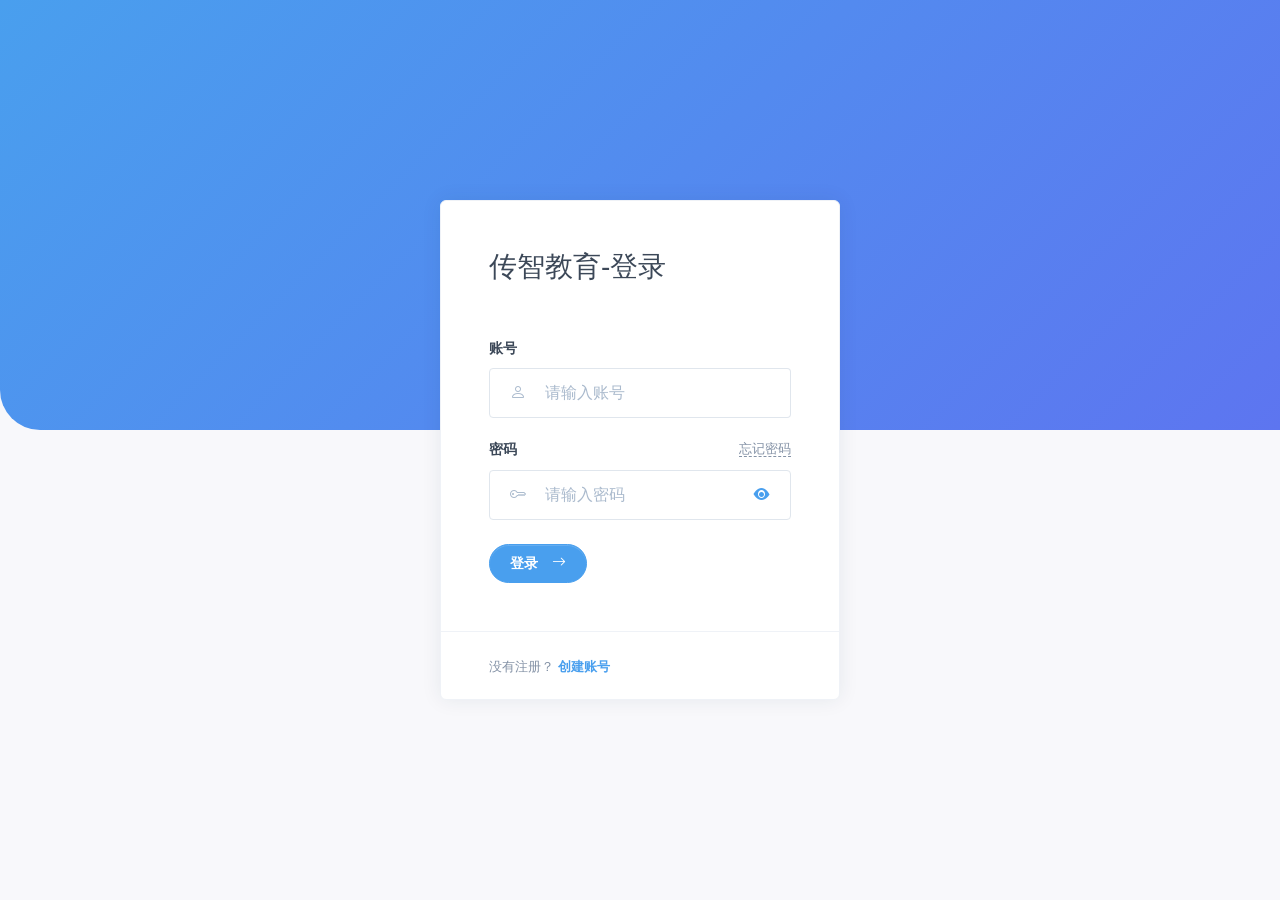
==== login.html @ 6d4876da "Initialize project" ====
<!DOCTYPE html>
<html lang="zh-CN">

<head>
  <meta charset="UTF-8" />
  <meta http-equiv="X-UA-Compatible" content="IE=edge" />
  <meta name="viewport" content="width=device-width, initial-scale=1.0" />
  <title>登录</title>
  <link rel="stylesheet" href="./bootstrap/bootstrap.min.css" />
  <link rel="stylesheet" href="./bootstrap/bootstrap-icons.css" />
  <link rel="stylesheet" href="./css/common.css" />
  <link rel="stylesheet" href="./css/login.css" />
</head>

<body class="application application-offset sidenav-pinned ready">
  <div class="container-fluid container-application">
    <div class="main-content position-relative">
      <!-- Page content -->
      <div class="page-content">
        <div class="min-vh-100 py-5 d-flex align-items-center">
          <div class="w-100">
            <div class="row justify-content-center">
              <div class="col-sm-8 col-lg-4">
                <div class="card shadow zindex-100 mb-0">
                  <div class="card-body px-md-5 py-5">
                    <div class="mb-5">
                      <h6 class="h3">传智教育-登录</h6>
                    </div>
                    <span class="clearfix"></span>
                    <form class="login-form" role="form" autocomplete="off">
                      <div class="form-group">
                        <label class="form-control-label">账号</label>
                        <div class="input-group input-group-merge">
                          <div class="input-group-prepend">
                            <span class="input-group-text"><i class="bi bi-person"></i></span>
                          </div>
                          <input name="username" type="text" class="form-control" id="input-email" placeholder="请输入账号" />
                        </div>
                      </div>
                      <div class="form-group mb-4">
                        <div class="d-flex align-items-center justify-content-between">
                          <div>
                            <label class="form-control-label">密码</label>
                          </div>
                          <div class="mb-2">
                            <a href="javascript:;" class="small text-muted text-underline--dashed border-primary">忘记密码</a>
                          </div>
                        </div>
                        <div class="input-group input-group-merge">
                          <div class="input-group-prepend">
                            <span class="input-group-text"><i class="bi bi-key"></i></span>
                          </div>
                          <input name="password" type="password" class="form-control" id="input-password" placeholder="请输入密码" />
                          <div class="input-group-append">
                            <span class="input-group-text">
                              <a href="javascript:;" data-toggle="password-text" data-target="#input-password">
                                <i class="bi bi-eye-fill text-blue"></i>
                              </a>
                            </span>
                          </div>
                        </div>
                      </div>
                      <div class="mt-4">
                        <button id="btn-login" type="button" class="btn btn-sm btn-info btn-icon btn-blue rounded-pill">
                          <span class="btn-inner--text">登录</span>
                          <span class="btn-inner--icon"><i class="bi bi-arrow-right"></i></span>
                        </button>
                      </div>
                    </form>
                  </div>
                  <div class="card-footer px-md-5"><small>没有注册？</small> <a href="./register.html" class="small font-weight-bold text-blue">创建账号</a></div>
                </div>
              </div>
            </div>
          </div>
        </div>
      </div>
    </div>
  </div>
  <!-- toast -->
  <div class=" toast bg-rgba my-toast" data-bs-delay="1500" aria-live="assertive" aria-atomic="true" role="alert">
    <div class="toast-body">提示消息</div>
  </div>
  <script src="./bootstrap/bootstrap.min.js"></script>
  <script src="./lib/form-serialize.js"></script>
  <script src="./lib/axios.js"></script>
  <!-- 公共逻辑 -->
  <script src="./js/common.js"></script>
  <!-- 核心逻辑 -->
  <script src="./js/login.js"></script>
</body>

</html>
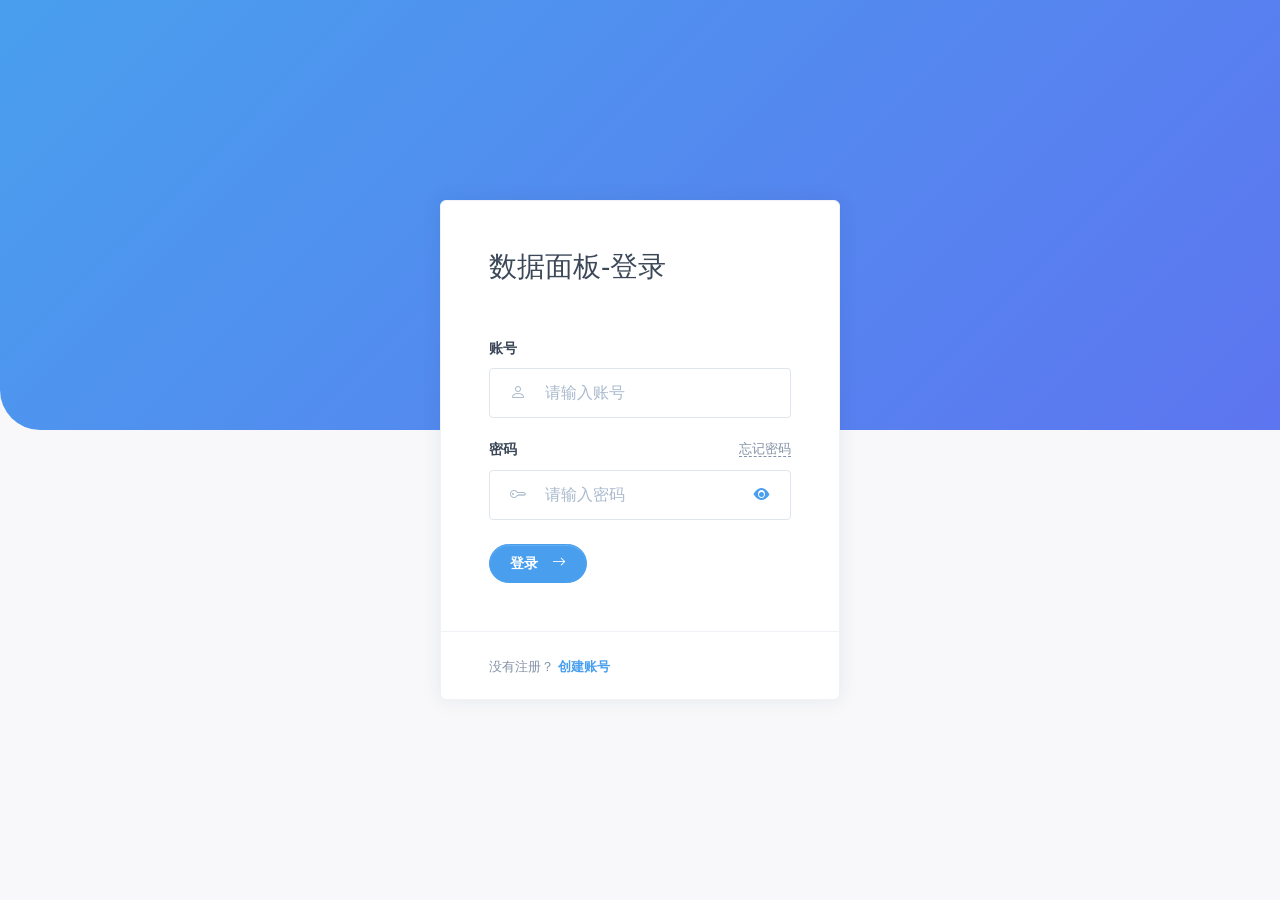
==== commit d7cbb653: "adjust login and register content" ====
--- a/login.html
+++ b/login.html
@@ -24,7 +24,7 @@
                 <div class="card shadow zindex-100 mb-0">
                   <div class="card-body px-md-5 py-5">
                     <div class="mb-5">
-                      <h6 class="h3">传智教育-登录</h6>
+                      <h6 class="h3">数据面板-登录</h6>
                     </div>
                     <span class="clearfix"></span>
                     <form class="login-form" role="form" autocomplete="off">
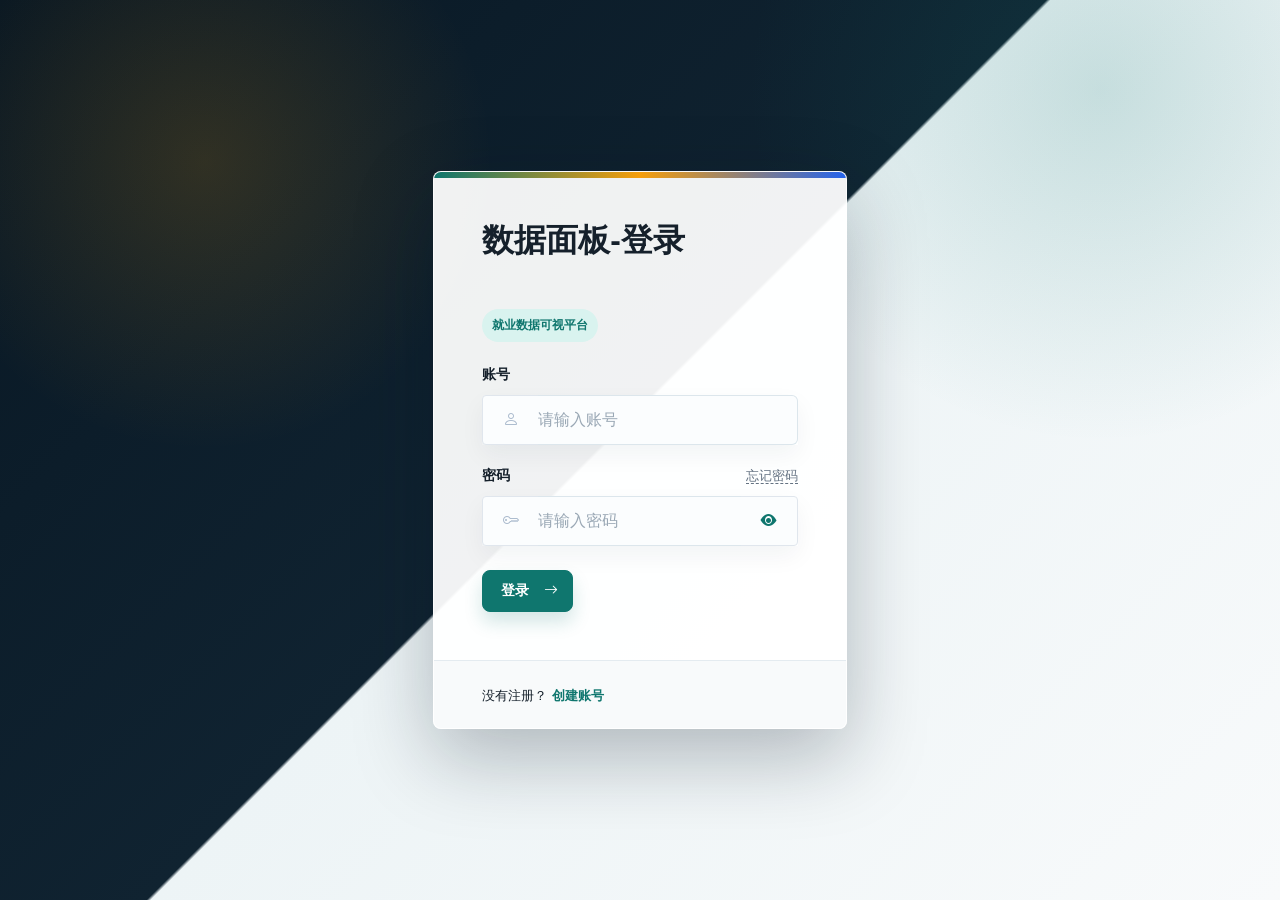
==== commit d9128c52: "style: enhance project page design with Codex" ====
--- a/login.html
+++ b/login.html
@@ -1,93 +1,139 @@
-<!DOCTYPE html>
-<html lang="zh-CN">
-
-<head>
-  <meta charset="UTF-8" />
-  <meta http-equiv="X-UA-Compatible" content="IE=edge" />
-  <meta name="viewport" content="width=device-width, initial-scale=1.0" />
-  <title>登录</title>
-  <link rel="stylesheet" href="./bootstrap/bootstrap.min.css" />
-  <link rel="stylesheet" href="./bootstrap/bootstrap-icons.css" />
-  <link rel="stylesheet" href="./css/common.css" />
-  <link rel="stylesheet" href="./css/login.css" />
-</head>
-
-<body class="application application-offset sidenav-pinned ready">
-  <div class="container-fluid container-application">
-    <div class="main-content position-relative">
-      <!-- Page content -->
-      <div class="page-content">
-        <div class="min-vh-100 py-5 d-flex align-items-center">
-          <div class="w-100">
-            <div class="row justify-content-center">
-              <div class="col-sm-8 col-lg-4">
-                <div class="card shadow zindex-100 mb-0">
-                  <div class="card-body px-md-5 py-5">
-                    <div class="mb-5">
-                      <h6 class="h3">数据面板-登录</h6>
-                    </div>
-                    <span class="clearfix"></span>
-                    <form class="login-form" role="form" autocomplete="off">
-                      <div class="form-group">
-                        <label class="form-control-label">账号</label>
-                        <div class="input-group input-group-merge">
-                          <div class="input-group-prepend">
-                            <span class="input-group-text"><i class="bi bi-person"></i></span>
-                          </div>
-                          <input name="username" type="text" class="form-control" id="input-email" placeholder="请输入账号" />
-                        </div>
-                      </div>
-                      <div class="form-group mb-4">
-                        <div class="d-flex align-items-center justify-content-between">
-                          <div>
-                            <label class="form-control-label">密码</label>
-                          </div>
-                          <div class="mb-2">
-                            <a href="javascript:;" class="small text-muted text-underline--dashed border-primary">忘记密码</a>
-                          </div>
-                        </div>
-                        <div class="input-group input-group-merge">
-                          <div class="input-group-prepend">
-                            <span class="input-group-text"><i class="bi bi-key"></i></span>
-                          </div>
-                          <input name="password" type="password" class="form-control" id="input-password" placeholder="请输入密码" />
-                          <div class="input-group-append">
-                            <span class="input-group-text">
-                              <a href="javascript:;" data-toggle="password-text" data-target="#input-password">
-                                <i class="bi bi-eye-fill text-blue"></i>
-                              </a>
-                            </span>
-                          </div>
-                        </div>
-                      </div>
-                      <div class="mt-4">
-                        <button id="btn-login" type="button" class="btn btn-sm btn-info btn-icon btn-blue rounded-pill">
-                          <span class="btn-inner--text">登录</span>
-                          <span class="btn-inner--icon"><i class="bi bi-arrow-right"></i></span>
-                        </button>
-                      </div>
-                    </form>
-                  </div>
-                  <div class="card-footer px-md-5"><small>没有注册？</small> <a href="./register.html" class="small font-weight-bold text-blue">创建账号</a></div>
-                </div>
-              </div>
-            </div>
-          </div>
-        </div>
-      </div>
-    </div>
-  </div>
-  <!-- toast -->
-  <div class=" toast bg-rgba my-toast" data-bs-delay="1500" aria-live="assertive" aria-atomic="true" role="alert">
-    <div class="toast-body">提示消息</div>
-  </div>
-  <script src="./bootstrap/bootstrap.min.js"></script>
-  <script src="./lib/form-serialize.js"></script>
-  <script src="./lib/axios.js"></script>
-  <!-- 公共逻辑 -->
-  <script src="./js/common.js"></script>
-  <!-- 核心逻辑 -->
-  <script src="./js/login.js"></script>
-</body>
-
-</html>+<!DOCTYPE html>
+<html lang="zh-CN">
+  <head>
+    <meta charset="UTF-8" />
+    <meta http-equiv="X-UA-Compatible" content="IE=edge" />
+    <meta name="viewport" content="width=device-width, initial-scale=1.0" />
+    <title>登录</title>
+    <link rel="icon" href="data:," />
+    <link rel="stylesheet" href="./bootstrap/bootstrap.min.css" />
+    <link rel="stylesheet" href="./bootstrap/bootstrap-icons.css" />
+    <link rel="stylesheet" href="./css/common.css" />
+    <link rel="stylesheet" href="./css/login.css" />
+  </head>
+
+  <body class="application application-offset sidenav-pinned ready">
+    <div class="container-fluid container-application">
+      <div class="main-content position-relative">
+        <!-- Page content -->
+        <div class="page-content">
+          <div class="min-vh-100 py-5 d-flex align-items-center">
+            <div class="w-100">
+              <div class="row justify-content-center">
+                <div class="col-sm-8 col-lg-4">
+                  <div class="card shadow zindex-100 mb-0">
+                    <div class="card-body px-md-5 py-5">
+                      <div class="mb-5">
+                        <h6 class="h3">数据面板-登录</h6>
+                      </div>
+                      <span class="clearfix"></span>
+                      <form class="login-form" role="form" autocomplete="off">
+                        <div class="form-group">
+                          <label class="form-control-label">账号</label>
+                          <div class="input-group input-group-merge">
+                            <div class="input-group-prepend">
+                              <span class="input-group-text"
+                                ><i class="bi bi-person"></i
+                              ></span>
+                            </div>
+                            <input
+                              name="username"
+                              type="text"
+                              class="form-control"
+                              id="input-email"
+                              placeholder="请输入账号"
+                              autocomplete="username"
+                            />
+                          </div>
+                        </div>
+                        <div class="form-group mb-4">
+                          <div
+                            class="d-flex align-items-center justify-content-between"
+                          >
+                            <div>
+                              <label class="form-control-label">密码</label>
+                            </div>
+                            <div class="mb-2">
+                              <a
+                                href="javascript:;"
+                                class="small text-muted text-underline--dashed border-primary"
+                                >忘记密码</a
+                              >
+                            </div>
+                          </div>
+                          <div class="input-group input-group-merge">
+                            <div class="input-group-prepend">
+                              <span class="input-group-text"
+                                ><i class="bi bi-key"></i
+                              ></span>
+                            </div>
+                            <input
+                              name="password"
+                              type="password"
+                              class="form-control"
+                              id="input-password"
+                              placeholder="请输入密码"
+                              autocomplete="current-password"
+                            />
+                            <div class="input-group-append">
+                              <span class="input-group-text">
+                                <a
+                                  href="javascript:;"
+                                  data-toggle="password-text"
+                                  data-target="#input-password"
+                                >
+                                  <i class="bi bi-eye-fill text-blue"></i>
+                                </a>
+                              </span>
+                            </div>
+                          </div>
+                        </div>
+                        <div class="mt-4">
+                          <button
+                            id="btn-login"
+                            type="button"
+                            class="btn btn-sm btn-info btn-icon btn-blue rounded-pill"
+                          >
+                            <span class="btn-inner--text">登录</span>
+                            <span class="btn-inner--icon"
+                              ><i class="bi bi-arrow-right"></i
+                            ></span>
+                          </button>
+                        </div>
+                      </form>
+                    </div>
+                    <div class="card-footer px-md-5">
+                      <small>没有注册？</small>
+                      <a
+                        href="./register.html"
+                        class="small font-weight-bold text-blue"
+                        >创建账号</a
+                      >
+                    </div>
+                  </div>
+                </div>
+              </div>
+            </div>
+          </div>
+        </div>
+      </div>
+    </div>
+    <!-- toast -->
+    <div
+      class="toast bg-rgba my-toast"
+      data-bs-delay="1500"
+      aria-live="assertive"
+      aria-atomic="true"
+      role="alert"
+    >
+      <div class="toast-body">提示消息</div>
+    </div>
+    <script src="./bootstrap/bootstrap.min.js"></script>
+    <script src="./lib/form-serialize.js"></script>
+    <script src="./lib/axios.js"></script>
+    <!-- 公共逻辑 -->
+    <script src="./js/common.js"></script>
+    <!-- 核心逻辑 -->
+    <script src="./js/login.js"></script>
+  </body>
+</html>
--- a/css/common.css
+++ b/css/common.css
@@ -30203,4 +30203,606 @@
   left: 50%;
   transform: translateX(-50%);
   z-index: 999;
-}+}
+
+/* Polished dashboard skin */
+:root {
+  --app-bg: #f3f6f8;
+  --app-surface: #ffffff;
+  --app-surface-soft: #f8fafb;
+  --app-ink: #15202b;
+  --app-muted: #647282;
+  --app-subtle: #9aa8b5;
+  --app-line: #e4ebf0;
+  --app-primary: #0f766e;
+  --app-primary-dark: #0b5f59;
+  --app-primary-soft: #d9f3ef;
+  --app-secondary: #2563eb;
+  --app-accent: #f59e0b;
+  --app-danger: #dc2626;
+  --app-sidebar: #102331;
+  --app-sidebar-deep: #081723;
+  --app-shadow-sm: 0 8px 18px rgba(15, 35, 50, 0.06);
+  --app-shadow-md: 0 16px 34px rgba(15, 35, 50, 0.1);
+  --app-shadow-lg: 0 24px 60px rgba(8, 23, 35, 0.18);
+  --app-radius: 8px;
+  --app-radius-sm: 6px;
+  --app-ease: cubic-bezier(0.2, 0.8, 0.2, 1);
+}
+
+html {
+  background: var(--app-bg);
+}
+
+body {
+  min-height: 100vh;
+  font-family: "Avenir Next", "PingFang SC", "Microsoft YaHei", sans-serif;
+  color: var(--app-ink);
+  background:
+    radial-gradient(circle at 86% 8%, rgba(15, 118, 110, 0.12), transparent 28rem),
+    linear-gradient(180deg, #edf4f6 0%, var(--app-bg) 42%, #eef3f6 100%);
+  text-wrap: pretty;
+}
+
+a {
+  color: var(--app-primary);
+}
+
+a:hover {
+  color: var(--app-primary-dark);
+}
+
+.application {
+  transition: opacity 0.25s var(--app-ease);
+}
+
+.application .container-application {
+  max-width: none;
+  min-height: 100vh;
+  padding-right: 24px;
+}
+
+.application-offset .container-application:before {
+  height: 330px;
+  background:
+    linear-gradient(135deg, rgba(8, 23, 35, 0.95) 0%, rgba(16, 58, 70, 0.94) 54%, rgba(15, 118, 110, 0.86) 100%),
+    radial-gradient(circle at 85% 0%, rgba(245, 158, 11, 0.22), transparent 24rem);
+  border-bottom-left-radius: 0;
+}
+
+.application .sidenav.show {
+  width: 260px;
+  min-width: 260px;
+  margin-left: 24px;
+  margin-top: 24px;
+  padding: 18px;
+  color: #dbe8ef;
+  background:
+    linear-gradient(180deg, rgba(16, 35, 49, 0.98), rgba(8, 23, 35, 0.98)),
+    radial-gradient(circle at 30% 0%, rgba(15, 118, 110, 0.35), transparent 14rem);
+  border: 1px solid rgba(255, 255, 255, 0.08);
+  border-radius: var(--app-radius);
+  box-shadow: var(--app-shadow-lg);
+}
+
+.application .sidenav.show+.main-content {
+  padding-left: 28px;
+}
+
+.application .sidenav-header {
+  padding: 0 0 18px;
+  margin-bottom: 18px;
+  border-bottom: 1px solid rgba(255, 255, 255, 0.08);
+}
+
+.logo {
+  display: inline-flex;
+  align-items: center;
+  min-height: 38px;
+  color: #ffffff;
+  font-size: 0.9rem;
+  font-weight: 800;
+  letter-spacing: 0.18em;
+}
+
+.logo:before {
+  content: "";
+  width: 12px;
+  height: 12px;
+  margin-right: 10px;
+  border-radius: 3px;
+  background: linear-gradient(135deg, var(--app-primary) 0%, var(--app-accent) 100%);
+  box-shadow: 0 0 0 5px rgba(15, 118, 110, 0.18);
+}
+
+.application .sidenav-user {
+  height: auto;
+  padding: 22px 12px 16px;
+  border-radius: var(--app-radius);
+  background: rgba(255, 255, 255, 0.055);
+  box-shadow: inset 0 1px 0 rgba(255, 255, 255, 0.06);
+}
+
+.avatar {
+  box-shadow: 0 12px 24px rgba(0, 0, 0, 0.16);
+}
+
+.avatar img {
+  object-fit: cover;
+}
+
+.sidenav-user .avatar {
+  border: 3px solid rgba(255, 255, 255, 0.14);
+}
+
+.sidenav-user h5 {
+  color: #ffffff;
+  font-size: 1rem;
+  font-weight: 750;
+}
+
+.sidenav-user .text-sm {
+  color: rgba(219, 232, 239, 0.72) !important;
+}
+
+.sidenav-user .btn-white {
+  color: #073a36;
+  background: #f5fffd;
+  border: 0;
+  border-radius: 999px !important;
+  box-shadow: 0 12px 24px rgba(0, 0, 0, 0.16);
+}
+
+.application .sidenav .nav-application {
+  display: grid;
+  grid-template-columns: 1fr 1fr;
+  gap: 10px;
+  margin-top: 18px;
+}
+
+.nav-application>.btn {
+  width: auto;
+  min-height: 82px;
+  margin: 0 !important;
+  padding: 14px 8px;
+  color: rgba(219, 232, 239, 0.72);
+  background: rgba(255, 255, 255, 0.045);
+  border: 1px solid rgba(255, 255, 255, 0.07);
+  border-radius: var(--app-radius-sm);
+  box-shadow: none;
+  transition:
+    transform 0.18s var(--app-ease),
+    background-color 0.18s var(--app-ease),
+    border-color 0.18s var(--app-ease),
+    color 0.18s var(--app-ease);
+}
+
+.nav-application>.btn.active {
+  color: #ffffff;
+  background: linear-gradient(135deg, var(--app-primary) 0%, #155e75 100%);
+  border-color: rgba(255, 255, 255, 0.18);
+  box-shadow: 0 16px 28px rgba(15, 118, 110, 0.24);
+}
+
+.nav-application>.btn:hover:not(.active) {
+  color: #ffffff;
+  background: rgba(255, 255, 255, 0.09);
+  border-color: rgba(255, 255, 255, 0.16);
+  transform: translateY(-2px);
+}
+
+.nav-application .bi {
+  font-size: 1.45rem;
+}
+
+.sidenav>.card.bg-gradient-warning {
+  margin-top: 18px;
+  margin-bottom: 0;
+  overflow: hidden;
+  color: #1f2933;
+  background:
+    linear-gradient(135deg, rgba(245, 158, 11, 0.95), rgba(251, 191, 36, 0.88)),
+    var(--app-accent) !important;
+  border: 0;
+  border-radius: var(--app-radius);
+  box-shadow: 0 16px 30px rgba(245, 158, 11, 0.16);
+}
+
+.sidenav>.card.bg-gradient-warning .card-body {
+  padding: 18px;
+  color: #1f2933;
+}
+
+.sidenav>.card.bg-gradient-warning h5,
+.sidenav>.card.bg-gradient-warning p {
+  color: #1f2933 !important;
+}
+
+.sidenav>.card.bg-gradient-warning p {
+  opacity: 0.78;
+}
+
+.sidenav>.card.bg-gradient-warning .btn-white {
+  color: #1f2933;
+  background: rgba(255, 255, 255, 0.88);
+  border: 0;
+}
+
+.application .main-content {
+  min-height: 100vh;
+}
+
+.application .navbar {
+  margin-top: 24px;
+  margin-bottom: 22px;
+}
+
+.navbar-border.navbar-dark {
+  border-bottom: 0;
+}
+
+.application .navbar-collapse {
+  min-height: 58px;
+  padding: 0 18px;
+  background: rgba(255, 255, 255, 0.12);
+  border: 1px solid rgba(255, 255, 255, 0.18);
+  border-radius: var(--app-radius);
+  backdrop-filter: blur(18px);
+  box-shadow: 0 18px 36px rgba(8, 23, 35, 0.1);
+}
+
+.navbar-dark .navbar-nav .nav-link {
+  color: rgba(21, 32, 43, 0.62);
+  font-weight: 650;
+  transition: color 0.18s var(--app-ease), opacity 0.18s var(--app-ease);
+}
+
+.navbar-dark .navbar-nav .nav-link:hover,
+.navbar-dark .navbar-nav .nav-link:focus {
+  color: var(--app-ink);
+}
+
+.media-pill {
+  padding: 4px 10px 4px 4px;
+  background: rgba(255, 255, 255, 0.14);
+  border: 1px solid rgba(255, 255, 255, 0.14);
+  border-radius: 999px;
+}
+
+.username {
+  color: var(--app-ink);
+}
+
+.application .container-application .page-content,
+.application .container-application .footer {
+  padding-left: 0;
+  padding-right: 0;
+}
+
+.page-content {
+  padding-bottom: 26px;
+}
+
+.page-title {
+  padding: 4px 0 6px;
+}
+
+.page-title .h3 {
+  color: var(--app-ink) !important;
+  font-size: clamp(1.65rem, 1.1rem + 1.2vw, 2.35rem);
+  font-weight: 800 !important;
+  letter-spacing: 0;
+}
+
+.page-title .text-sm {
+  color: var(--app-muted) !important;
+  font-weight: 520;
+}
+
+.card {
+  overflow: hidden;
+  background: rgba(255, 255, 255, 0.94);
+  border: 1px solid rgba(228, 235, 240, 0.86);
+  border-radius: var(--app-radius);
+  box-shadow: var(--app-shadow-sm);
+  transition:
+    transform 0.2s var(--app-ease),
+    box-shadow 0.2s var(--app-ease),
+    border-color 0.2s var(--app-ease);
+}
+
+.card:hover {
+  border-color: rgba(15, 118, 110, 0.18);
+  box-shadow: var(--app-shadow-md);
+}
+
+.card-body {
+  color: var(--app-muted);
+}
+
+.card-header,
+.card-footer {
+  background: rgba(248, 250, 251, 0.74);
+  border-color: var(--app-line);
+}
+
+.card-header h6,
+.card-title,
+.modal-title {
+  color: var(--app-ink);
+  font-weight: 760;
+}
+
+.text-muted {
+  color: var(--app-muted) !important;
+}
+
+.text-blue {
+  color: var(--app-primary) !important;
+}
+
+.text-blue:hover {
+  color: var(--app-primary-dark) !important;
+}
+
+.btn {
+  border-radius: var(--app-radius-sm);
+  font-weight: 700;
+  transition:
+    transform 0.16s var(--app-ease),
+    box-shadow 0.16s var(--app-ease),
+    background-color 0.16s var(--app-ease),
+    border-color 0.16s var(--app-ease);
+}
+
+.btn:hover {
+  transform: translateY(-1px);
+}
+
+.btn:active {
+  transform: translateY(0);
+}
+
+.btn-blue,
+.btn-blue:hover,
+.btn-blue:active,
+.btn-blue:focus {
+  color: #ffffff;
+  background: var(--app-primary);
+  border-color: var(--app-primary);
+  box-shadow: 0 10px 18px rgba(15, 118, 110, 0.18);
+}
+
+.btn-blue:hover {
+  background: var(--app-primary-dark);
+  border-color: var(--app-primary-dark);
+}
+
+.btn-white {
+  color: var(--app-ink);
+}
+
+.btn-xs {
+  min-width: 30px;
+  min-height: 30px;
+  padding: 0.35rem 0.6rem;
+}
+
+.table-responsive {
+  border-radius: var(--app-radius);
+}
+
+.table {
+  color: var(--app-ink);
+}
+
+.table thead th {
+  color: var(--app-muted);
+  background: #f8fafb;
+  border-bottom: 1px solid var(--app-line);
+  font-size: 0.76rem;
+  font-weight: 800;
+}
+
+.table td,
+.table th {
+  border-color: #edf2f5;
+}
+
+.table tbody tr {
+  transition: background-color 0.16s var(--app-ease);
+}
+
+.table tbody tr:hover {
+  background: #f8fbfb;
+}
+
+.table td {
+  color: #2d3a45;
+  font-weight: 520;
+}
+
+.table td .bi {
+  display: inline-grid;
+  width: 32px;
+  height: 32px;
+  place-items: center;
+  border-radius: 999px;
+  transition: background-color 0.16s var(--app-ease), transform 0.16s var(--app-ease);
+}
+
+.table td .bi:hover {
+  transform: translateY(-1px);
+}
+
+.text-success .bi,
+a.text-success {
+  color: var(--app-primary) !important;
+}
+
+.text-danger .bi,
+a.text-danger {
+  color: var(--app-danger) !important;
+}
+
+.text-success .bi:hover {
+  background: var(--app-primary-soft);
+}
+
+.text-danger .bi:hover {
+  background: #fee2e2;
+}
+
+.form-control,
+.form-select,
+.custom-select {
+  color: var(--app-ink);
+  background-color: #fbfdfe;
+  border: 1px solid #dce6ec;
+  border-radius: var(--app-radius-sm);
+  box-shadow: none;
+  transition: border-color 0.16s var(--app-ease), box-shadow 0.16s var(--app-ease), background-color 0.16s var(--app-ease);
+}
+
+.form-control:focus,
+.form-select:focus,
+.custom-select:focus {
+  background-color: #ffffff;
+  border-color: rgba(15, 118, 110, 0.55);
+  box-shadow: 0 0 0 4px rgba(15, 118, 110, 0.12);
+}
+
+.input-group-text {
+  color: var(--app-muted);
+  background: #f8fafb;
+  border-color: #dce6ec;
+}
+
+.focused .input-group-merge .input-group-text,
+.focused .input-group .form-control {
+  border-color: rgba(15, 118, 110, 0.55);
+}
+
+.form-control::placeholder {
+  color: #9aa8b5;
+}
+
+.modal-backdrop.show {
+  opacity: 0.46;
+}
+
+.modal-content {
+  border: 0;
+  border-radius: var(--app-radius);
+  box-shadow: 0 30px 80px rgba(8, 23, 35, 0.28);
+}
+
+.modal-header,
+.modal-footer {
+  background: #f8fafb;
+  border-color: var(--app-line);
+}
+
+.bg-rgba {
+  background: rgba(8, 23, 35, 0.9);
+  border: 1px solid rgba(255, 255, 255, 0.08);
+  border-radius: var(--app-radius);
+  box-shadow: var(--app-shadow-lg);
+}
+
+.my-toast {
+  top: 24px;
+}
+
+.footer-light {
+  color: var(--app-muted);
+}
+
+.footer-light p,
+.footer-light .nav-link {
+  color: rgba(100, 114, 130, 0.86);
+}
+
+@media (min-width: 1200px) {
+  .application .sidenav.show+.main-content {
+    max-width: calc(100% - 260px);
+  }
+}
+
+@media (max-width: 1199.98px) {
+  .application .container-application {
+    padding-right: 16px;
+  }
+
+  .application .sidenav.show {
+    margin-left: 16px;
+  }
+
+  .application .sidenav.show+.main-content {
+    padding-left: 22px;
+  }
+}
+
+@media (max-width: 767.98px) {
+  .application .container-application {
+    display: block;
+    padding-right: 0;
+  }
+
+  .application .sidenav.show {
+    position: relative;
+    width: auto;
+    min-width: 0;
+    height: auto;
+    margin: 12px;
+    padding-left: 18px;
+    padding-right: 18px;
+    overflow: visible;
+    border-radius: var(--app-radius);
+  }
+
+  .application .sidenav.show:before {
+    display: none;
+  }
+
+  .application .sidenav.show+.main-content {
+    height: auto;
+    padding: 0 12px;
+    overflow: visible;
+    pointer-events: auto;
+    transform: none;
+  }
+
+  .application .navbar {
+    margin-top: 14px;
+  }
+
+  .application .navbar-collapse {
+    display: flex !important;
+    flex-wrap: wrap;
+    min-height: auto;
+    padding: 10px 12px;
+  }
+
+  .navbar-nav {
+    flex-direction: row;
+    gap: 12px;
+  }
+
+  .page-title .h3 {
+    color: var(--app-ink) !important;
+  }
+
+  .page-title .text-sm {
+    color: var(--app-muted) !important;
+  }
+}
+
+@media (prefers-reduced-motion: reduce) {
+  *,
+  *:before,
+  *:after {
+    transition-duration: 0.01ms !important;
+    animation-duration: 0.01ms !important;
+  }
+}
--- a/css/login.css
+++ b/css/login.css
@@ -1,13 +1,114 @@
-.form-control:focus {
-  border-color:#e0e6ed;
-  box-shadow: none;
+body.application {
+  background:
+    radial-gradient(circle at 16% 18%, rgba(245, 158, 11, 0.16), transparent 18rem),
+    radial-gradient(circle at 86% 10%, rgba(15, 118, 110, 0.18), transparent 22rem),
+    linear-gradient(135deg, #081723 0%, #102331 48%, #edf4f6 48.2%, #f8fafb 100%);
 }
-.form-control, .form-group, .input-group {
-  transition: none !important;
+
+body.application .container-application {
+  padding-right: 0;
 }
+
+body.application-offset .container-application:before {
+  display: none;
+}
+
+body.application .main-content {
+  min-height: 100vh;
+}
+
+body.application .page-content {
+  width: 100%;
+  padding: 0 20px;
+}
+
+.login-form,
+.register-form {
+  position: relative;
+}
+
+.login-form:before,
+.register-form:before {
+  content: "就业数据可视平台";
+  display: inline-flex;
+  margin-bottom: 18px;
+  padding: 6px 10px;
+  color: var(--app-primary);
+  background: var(--app-primary-soft);
+  border-radius: 999px;
+  font-size: 0.76rem;
+  font-weight: 800;
+}
+
+.card.shadow {
+  overflow: hidden;
+  border: 1px solid rgba(255, 255, 255, 0.72);
+  border-radius: var(--app-radius);
+  box-shadow: 0 28px 80px rgba(8, 23, 35, 0.28) !important;
+}
+
+.card.shadow:before {
+  content: "";
+  position: absolute;
+  top: 0;
+  left: 0;
+  right: 0;
+  height: 6px;
+  background: linear-gradient(90deg, var(--app-primary), var(--app-accent), var(--app-secondary));
+}
+
+.card-body .h3 {
+  color: var(--app-ink);
+  font-size: clamp(1.8rem, 1.1rem + 1.1vw, 2.35rem);
+  font-weight: 850;
+}
+
+.form-control,
+.form-group,
+.input-group {
+  transition: border-color 0.16s var(--app-ease), box-shadow 0.16s var(--app-ease), background-color 0.16s var(--app-ease) !important;
+}
+
+.form-control-label {
+  color: var(--app-ink);
+  font-weight: 760;
+}
+
+.input-group-merge {
+  box-shadow: 0 10px 24px rgba(15, 35, 50, 0.05);
+}
+
+.input-group-merge .input-group-text,
+.input-group-merge .form-control {
+  background: #fbfdfe;
+}
+
+.btn.rounded-pill {
+  min-height: 42px;
+  padding-left: 18px;
+  padding-right: 14px;
+  border-radius: 8px !important;
+}
+
+.card-footer {
+  background: #f8fafb;
+}
+
 .text-blue {
-  color: #499FEE;
+  color: var(--app-primary) !important;
 }
+
 .text-blue:hover {
-  color: #499FEE;
-}+  color: var(--app-primary-dark) !important;
+}
+
+@media (max-width: 767.98px) {
+  body.application {
+    background:
+      linear-gradient(180deg, #102331 0%, #102331 28%, #edf4f6 28.2%, #f8fafb 100%);
+  }
+
+  body.application .page-content {
+    padding: 0 14px;
+  }
+}
